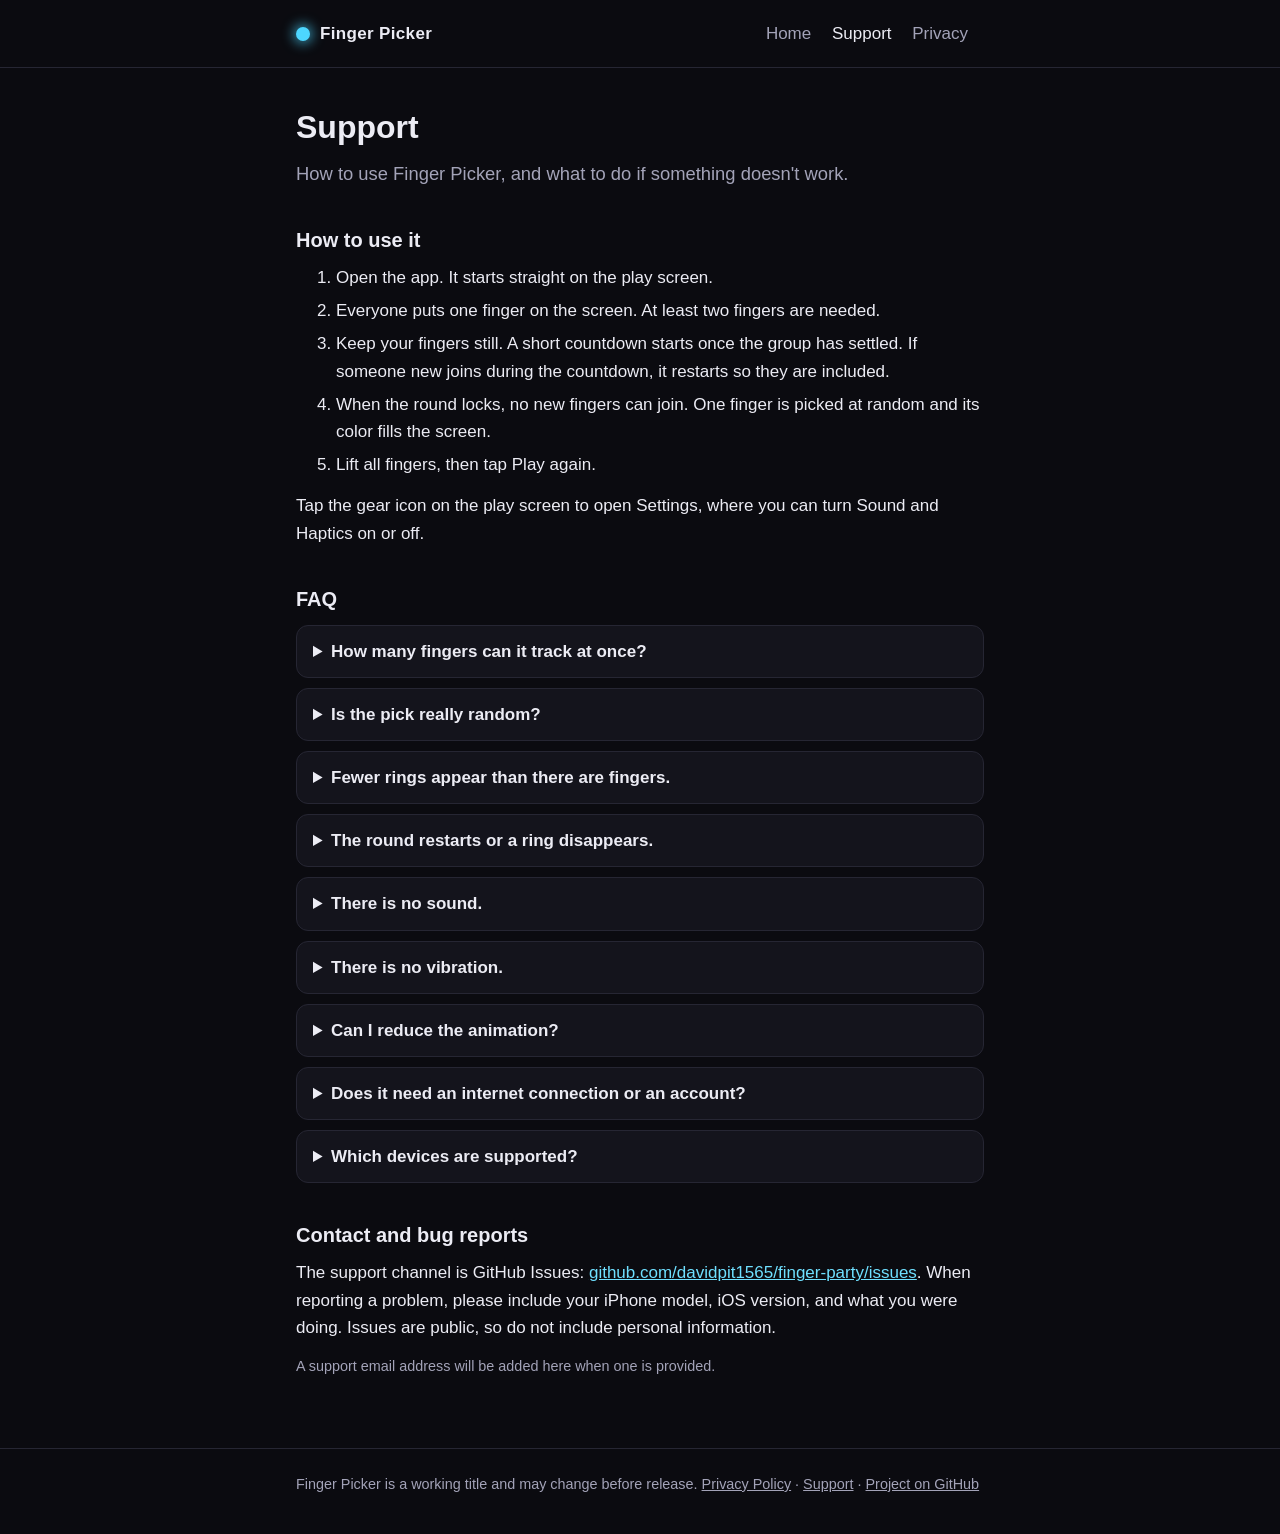
==== docs/support.html @ f484cbd7 "Final icon, store backdrops, design README Co-Authored-By: Claude Sonnet 5.5 <noreply@anthropic.com>" ====
<!doctype html>
<html lang="en">
<head>
<meta charset="utf-8">
<meta name="viewport" content="width=device-width, initial-scale=1">
<title>Support - Finger Picker</title>
<meta name="description" content="How to use Finger Picker, answers to common questions, and how to get help.">
<meta name="color-scheme" content="dark">
<meta name="theme-color" content="#0B0B10">
<link rel="stylesheet" href="style.css">
</head>
<body>
<header class="site"><div class="wrap">
<a class="brand" href="index.html"><span class="dot" aria-hidden="true"></span>Finger Picker</a>
<nav aria-label="Main">
<a href="index.html">Home</a>
<a href="support.html" aria-current="page">Support</a>
<a href="privacy.html">Privacy</a>
</nav>
</div></header>
<main><div class="wrap">
<h1>Support</h1>
<p class="lead">How to use Finger Picker, and what to do if something doesn't work.</p>

<h2>How to use it</h2>
<ol>
<li>Open the app. It starts straight on the play screen.</li>
<li>Everyone puts one finger on the screen. At least two fingers are needed.</li>
<li>Keep your fingers still. A short countdown starts once the group has settled. If someone new joins during the countdown, it restarts so they are included.</li>
<li>When the round locks, no new fingers can join. One finger is picked at random and its color fills the screen.</li>
<li>Lift all fingers, then tap Play again.</li>
</ol>
<p>Tap the gear icon on the play screen to open Settings, where you can turn Sound and Haptics on or off.</p>

<h2>FAQ</h2>

<details id="touch-limit">
<summary>How many fingers can it track at once?</summary>
<p>This depends on your iPhone model and iOS version, and it is a hardware and system limit, not an app setting. We do not publish a guaranteed number. If you place more fingers than your device can track, the app shows rings only for the touches iOS reports and picks only among those.</p>
</details>

<details>
<summary>Is the pick really random?</summary>
<p>Yes. Once the group is locked, the app picks one finger from that group using the system random number generator. The choice is made before the animation starts and does not depend on touch order, screen position, or color. The animation only shows the result.</p>
</details>

<details>
<summary>Fewer rings appear than there are fingers.</summary>
<p>You may have reached your device's multi-touch limit. Try spreading fingers apart, and make sure no palm or thumb is resting on the screen. A thick screen protector or wet fingers can also affect touch detection.</p>
</details>

<details>
<summary>The round restarts or a ring disappears.</summary>
<p>If a finger is lifted before the round locks, it is removed from the group. If iOS interrupts the app (a notification, Control Center, a call, or switching apps), the round is cancelled and the app returns to the start screen. Try keeping fingers away from the screen edges, where iOS system gestures can take over.</p>
</details>

<details>
<summary>There is no sound.</summary>
<p>Sound is off by default. Turn it on in Settings. Also check that your iPhone is not in silent mode and the volume is up.</p>
</details>

<details>
<summary>There is no vibration.</summary>
<p>Check that Haptics is on in the app's Settings. Haptics also depend on your iPhone's hardware and system settings, including System Haptics in the iOS Sounds and Haptics settings.</p>
</details>

<details>
<summary>Can I reduce the animation?</summary>
<p>Yes. If Reduce Motion is turned on in iOS Accessibility settings, the app uses a shorter, simpler reveal. The result is the same.</p>
</details>

<details>
<summary>Does it need an internet connection or an account?</summary>
<p>No. See the <a href="privacy.html">Privacy Policy</a>.</p>
</details>

<details>
<summary>Which devices are supported?</summary>
<p>iPhone only, with iOS 17 or later. The app is in English.</p>
</details>

<h2>Contact and bug reports</h2>
<p>The support channel is GitHub Issues: <a href="https://github.com/davidpit1565/finger-party/issues">github.com/davidpit1565/finger-party/issues</a>. When reporting a problem, please include your iPhone model, iOS version, and what you were doing. Issues are public, so do not include personal information.</p>
<p class="meta">A support email address will be added here when one is provided.</p>
</div></main>
<footer><div class="wrap">
<p>Finger Picker is a working title and may change before release. <a href="privacy.html">Privacy Policy</a> &middot; <a href="support.html">Support</a> &middot; <a href="https://github.com/davidpit1565/finger-party">Project on GitHub</a></p>
</div></footer>
</body>
</html>
---- docs/style.css ----
:root{
  --bg:#0B0B10; --surface:#14141C; --line:#262633; --text:#ECECF4; --muted:#A3A3B8;
  --c1:#FF4D6D; --c2:#4DD6FF; --c3:#7CFF6B; --c4:#FFC94D; --c5:#B26BFF;
  --link:#6FE0FF;
}
*{box-sizing:border-box}
html{-webkit-text-size-adjust:100%}
body{margin:0;background:var(--bg);color:var(--text);font:17px/1.6 -apple-system,BlinkMacSystemFont,"Segoe UI",Roboto,Helvetica,Arial,sans-serif}
.wrap{max-width:720px;margin:0 auto;padding:0 16px}
header.site{padding:20px 0;border-bottom:1px solid var(--line)}
header.site .wrap{display:flex;flex-wrap:wrap;gap:12px 24px;align-items:center;justify-content:space-between}
.brand{font-weight:700;letter-spacing:.02em;color:var(--text);text-decoration:none;display:flex;align-items:center;gap:10px}
.dot{width:14px;height:14px;border-radius:50%;background:var(--c2);box-shadow:0 0 12px 3px rgba(77,214,255,.6)}
nav a{color:var(--muted);text-decoration:none;margin-right:16px}
nav a:hover,nav a[aria-current]{color:var(--text)}
main{padding:40px 0 56px}
h1{font-size:2rem;line-height:1.2;margin:0 0 12px}
h2{font-size:1.25rem;margin:36px 0 8px}
h3{font-size:1.05rem;margin:24px 0 4px}
p,ul,ol{margin:0 0 14px}
li{margin-bottom:6px}
a{color:var(--link)}
a:focus-visible{outline:2px solid var(--c2);outline-offset:2px}
.lead{font-size:1.15rem;color:var(--muted)}
.glow{display:flex;gap:18px;margin:28px 0}
.glow span{width:34px;height:34px;border-radius:50%;border:3px solid currentColor;box-shadow:0 0 18px 2px currentColor,inset 0 0 10px currentColor}
.card{background:var(--surface);border:1px solid var(--line);border-radius:14px;padding:16px 18px;margin:20px 0}
.meta{color:var(--muted);font-size:.9rem}
details{background:var(--surface);border:1px solid var(--line);border-radius:12px;padding:12px 16px;margin:10px 0}
summary{cursor:pointer;font-weight:600}
details p{margin:10px 0 0}
footer{border-top:1px solid var(--line);padding:24px 0;color:var(--muted);font-size:.9rem}
footer a{color:var(--muted)}
@media (max-width:480px){h1{font-size:1.65rem}body{font-size:16px}}
@media (prefers-reduced-motion:no-preference){a{transition:color .15s}}
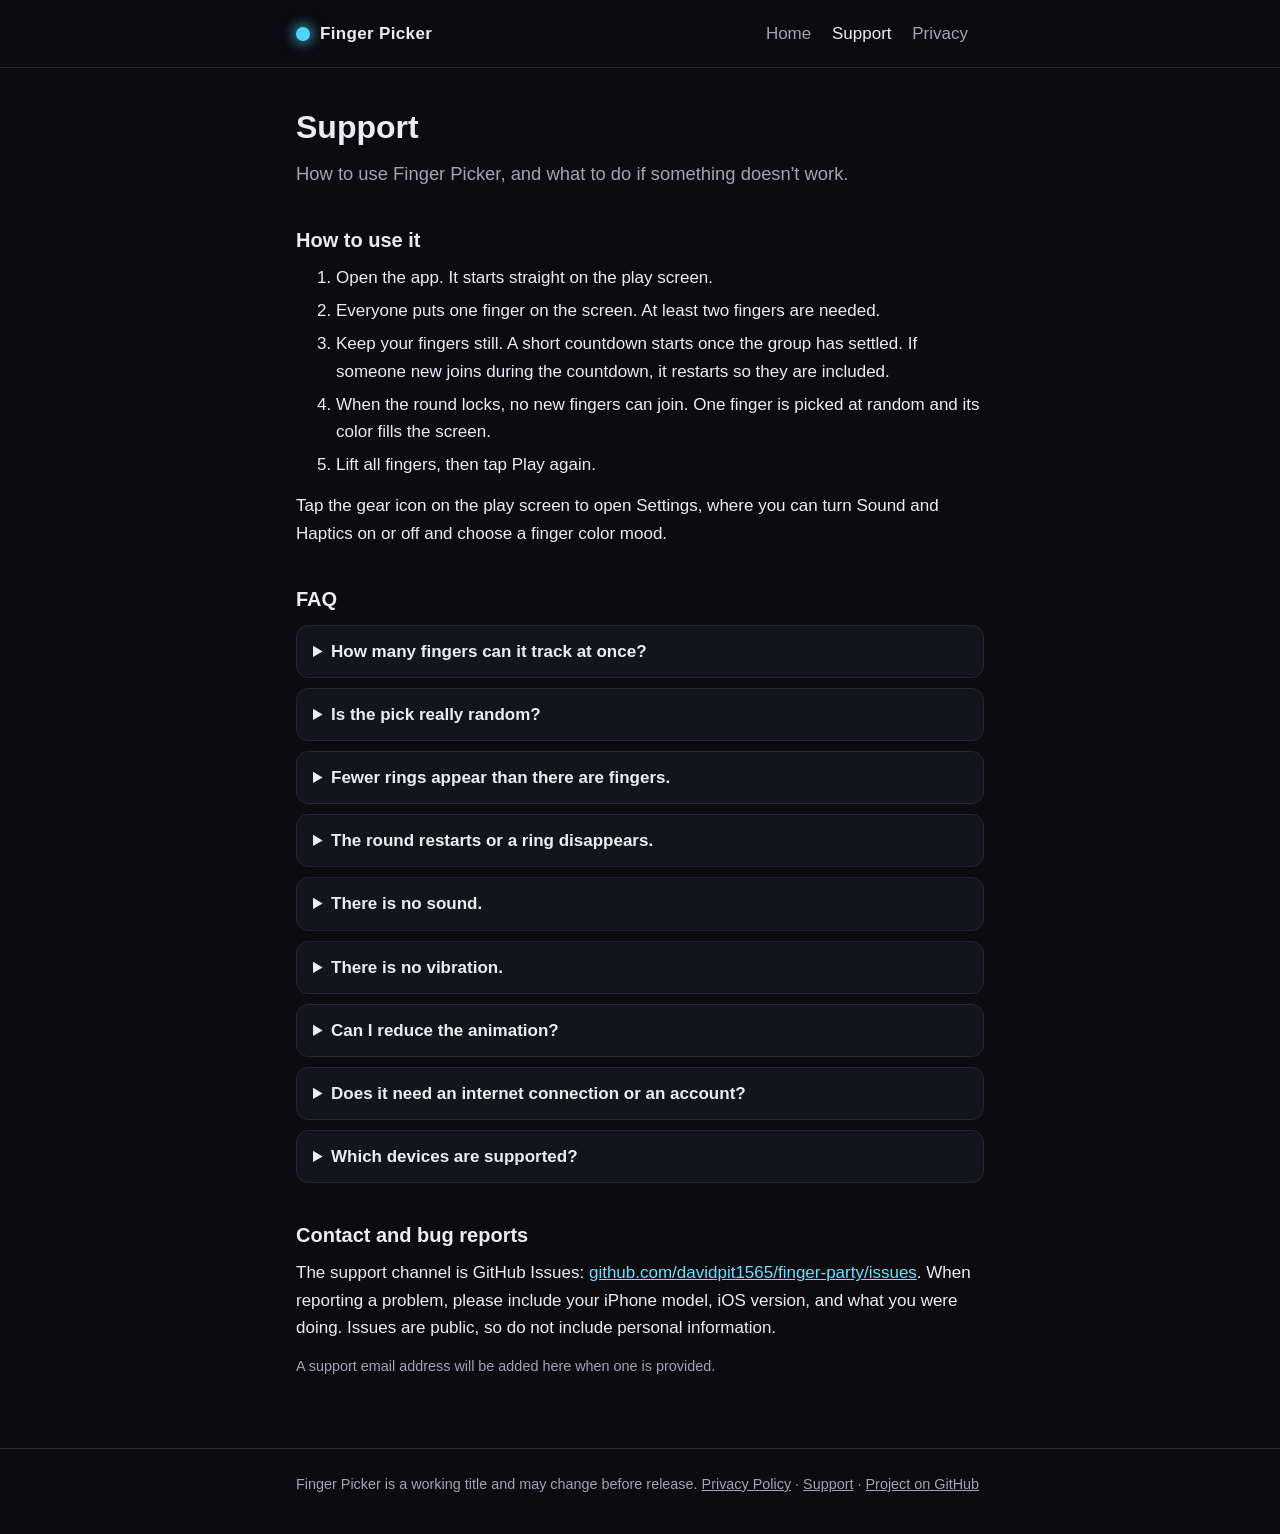
==== commit dd4df676: "Docs: privacy policy and metadata reflect the third stored preference (color mood) The redesign adde" ====
--- a/docs/support.html
+++ b/docs/support.html
@@ -30,7 +30,7 @@
 <li>When the round locks, no new fingers can join. One finger is picked at random and its color fills the screen.</li>
 <li>Lift all fingers, then tap Play again.</li>
 </ol>
-<p>Tap the gear icon on the play screen to open Settings, where you can turn Sound and Haptics on or off.</p>
+<p>Tap the gear icon on the play screen to open Settings, where you can turn Sound and Haptics on or off and choose a finger color mood.</p>
 
 <h2>FAQ</h2>
 
